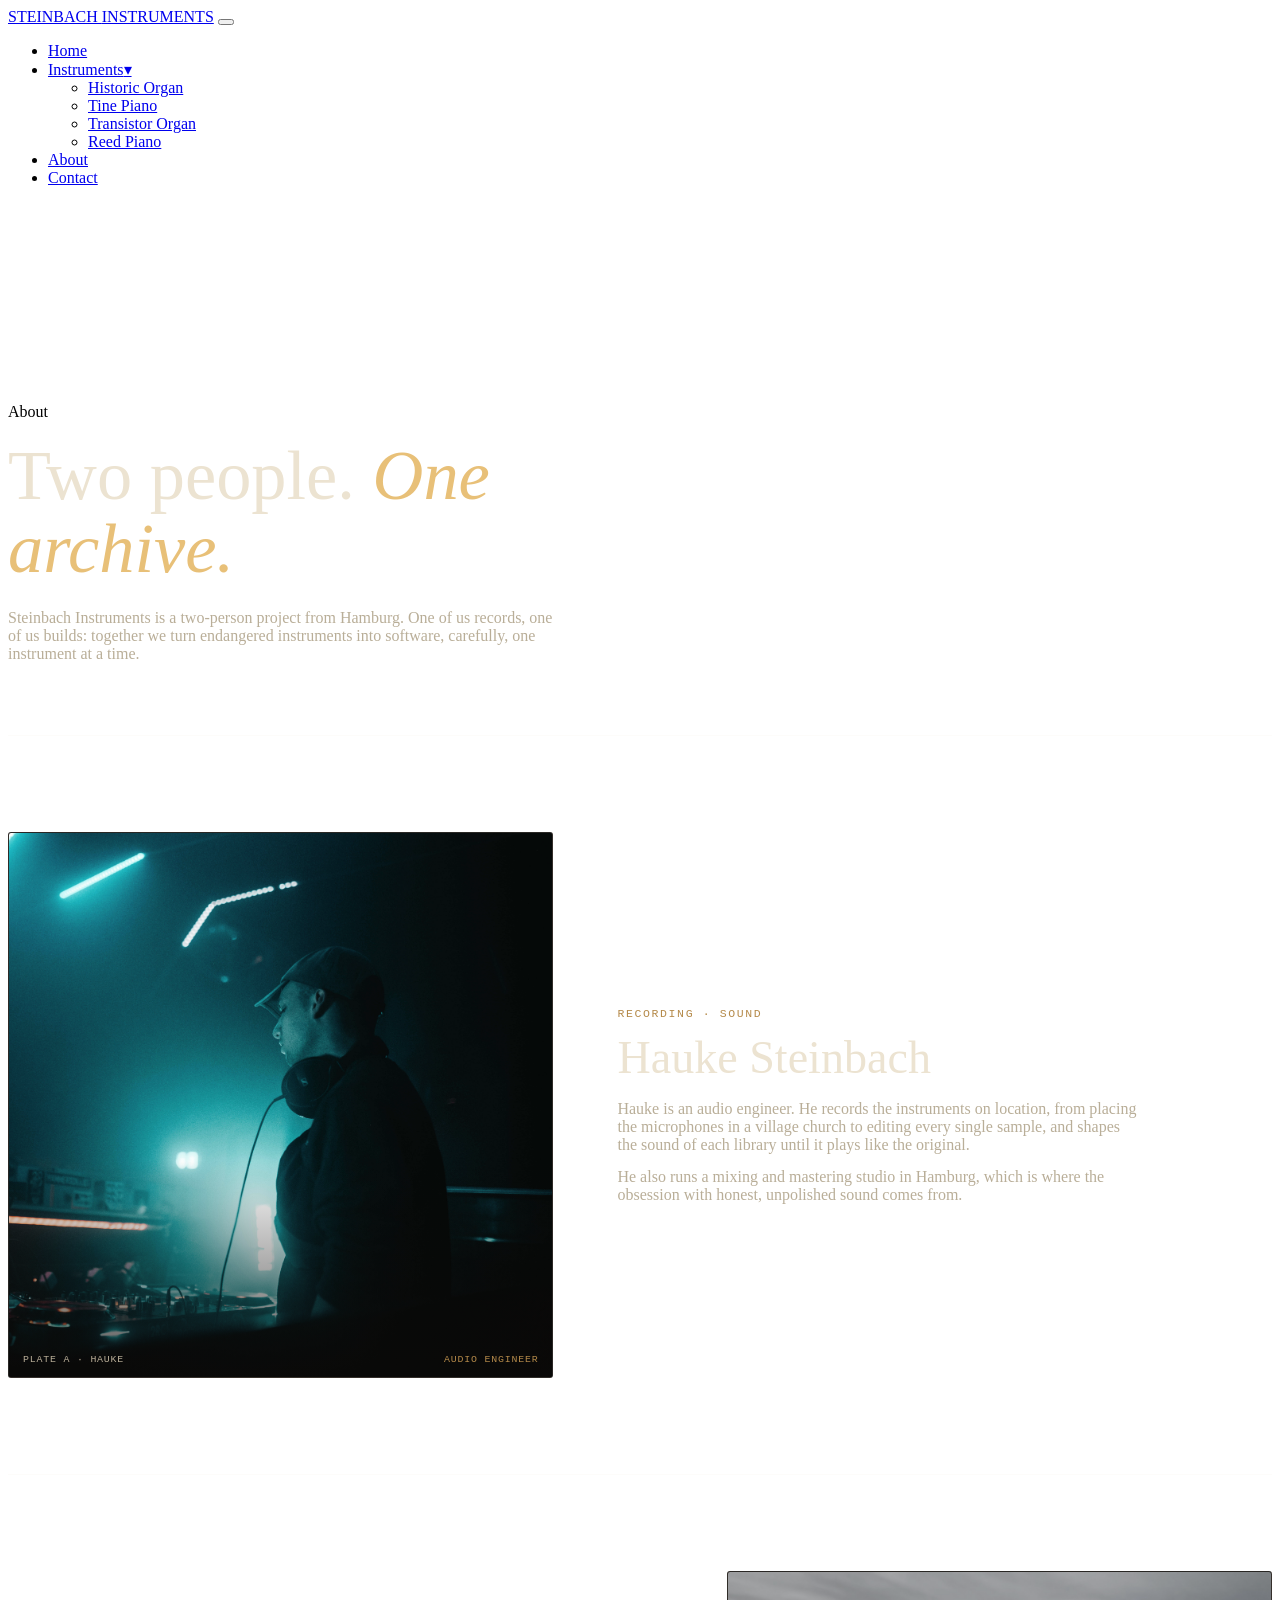
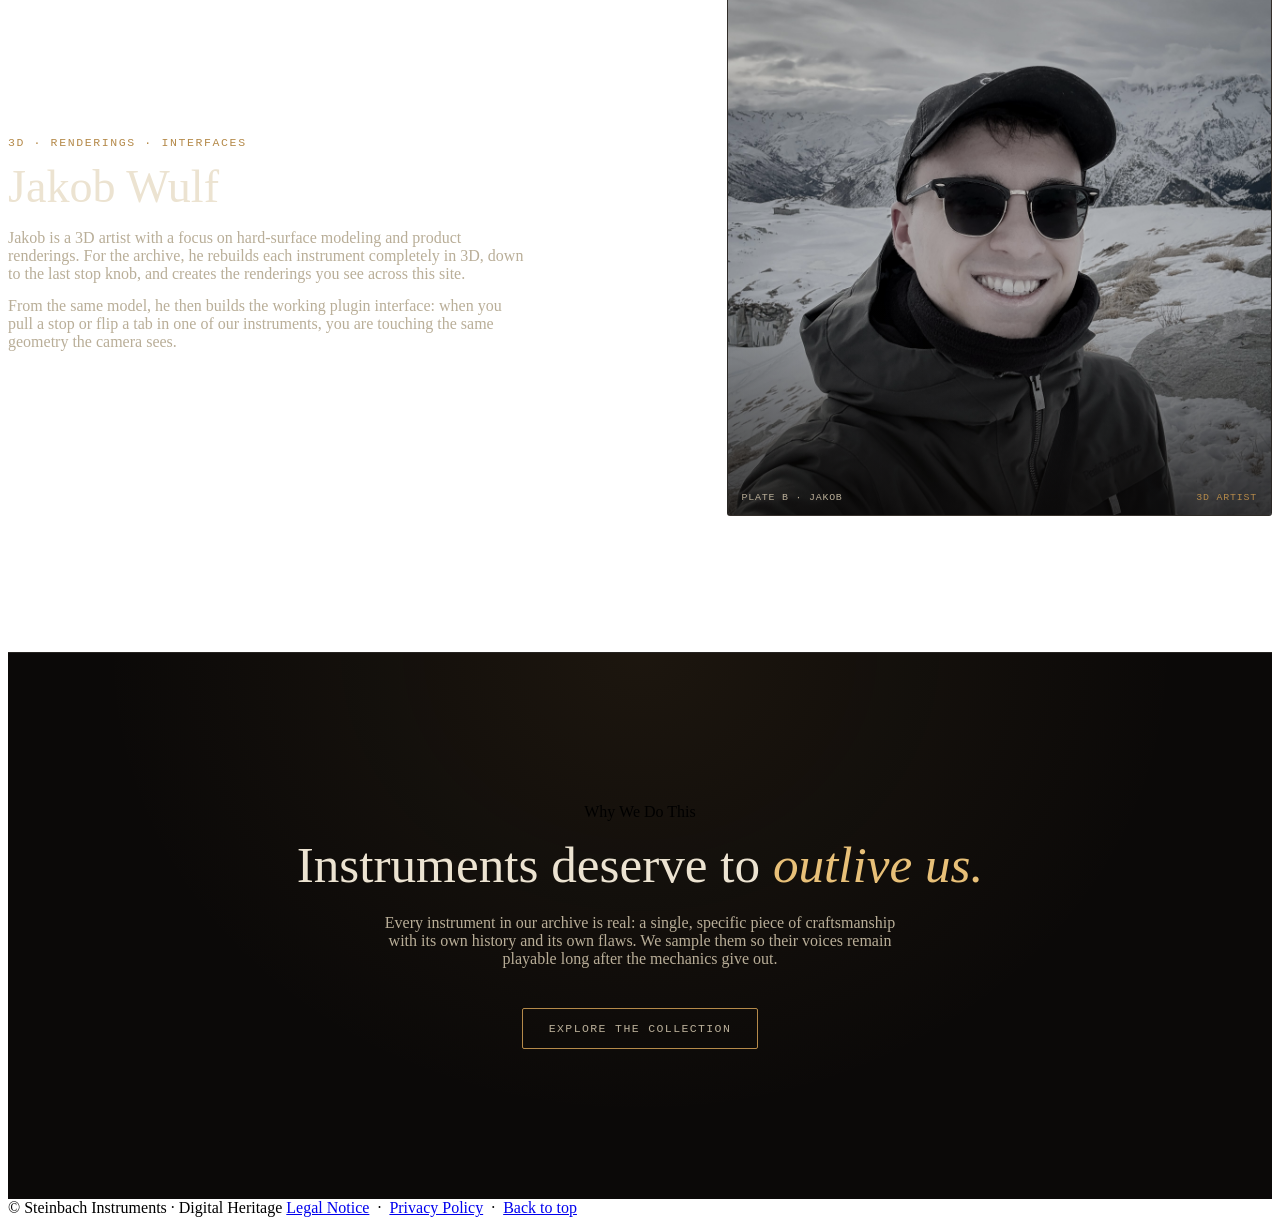
==== about.html @ 6344b09b "Add files via upload" ====
<!DOCTYPE html>
<html lang="en">
<head>
<meta charset="UTF-8" />
<meta name="viewport" content="width=device-width, initial-scale=1.0" />
<title>About · Steinbach Instruments</title>
<link rel="stylesheet" href="assets/css/fonts.css" />
<link rel="stylesheet" href="assets/css/styles.css" />
<style>
  :root{
    --void:#0b0908;
    --void-2:#141110;
    --void-3:#1b1614;
    --parchment:#ece3d1;
    --parchment-dim:#b9ae98;
    --parchment-faint:#83796a;
    --brass:#b58a4a;
    --brass-bright:#e8c078;
    --line: rgba(236,227,209,0.12);
    --line-strong: rgba(236,227,209,0.22);
    --font-display: 'Fraunces', serif;
    --font-body: 'Inter', sans-serif;
    --font-mono: 'IBM Plex Mono', monospace;
  }

  


  /* ---------- PAGE HEAD ---------- */
  .page-head{ padding:200px 0 72px; }
  .page-head h1{
    font-family:var(--font-display);
    font-weight:340;
    font-size:clamp(2.6rem, 5.5vw, 4.4rem);
    line-height:1.04;
    margin:18px 0 24px;
    color:var(--parchment);
    max-width:16ch;
  }
  .page-head h1 i{ color:var(--brass-bright); font-style:italic; font-weight:300; }
  .page-head p{
    max-width:560px;
    color:var(--parchment-dim);
    margin:0;
  }

  /* ---------- PERSON ENTRIES ---------- */
  .people{ padding-bottom:40px; }
  .person{
    display:grid;
    grid-template-columns:1fr 1.2fr;
    gap:clamp(32px, 5vw, 72px);
    align-items:center;
    padding:96px 0;
    border-top:1px solid var(--line);
  }
  .person:nth-of-type(even){ grid-template-columns:1.2fr 1fr; }
  .person:nth-of-type(even) .person-visual{ order:2; }
  .person-visual{
    position:relative;
    aspect-ratio:1 / 1;
    border-radius:3px;
    overflow:hidden;
    border:1px solid var(--line);
    background:
      radial-gradient(ellipse at 50% 42%, rgba(181,138,74,0.14), transparent 70%),
      linear-gradient(155deg, #1c1714, #0e0c0b 75%);
  }
  .person-visual img{
    position:absolute; inset:0;
    width:100%; height:100%;
    object-fit:cover;
    object-position:center 25%;
    filter:saturate(0.85);
  }
  .person-visual .visual-label{
    position:absolute; left:14px; bottom:12px; right:14px;
    z-index:2;
    display:flex; justify-content:space-between; gap:12px;
    font-family:var(--font-mono); font-size:0.62rem; letter-spacing:0.08em;
    text-transform:uppercase;
    color:var(--parchment-dim);
  }
  .person-visual .visual-label span:last-child{ color:var(--brass); }
  .person-visual::after{
    content:"";
    position:absolute; left:0; right:0; bottom:0; height:40%;
    background:linear-gradient(180deg, transparent, rgba(11,9,8,0.7));
    pointer-events:none;
  }

  .person-role{
    display:block;
    font-family:var(--font-mono);
    font-size:0.72rem;
    letter-spacing:0.14em;
    text-transform:uppercase;
    color:var(--brass);
    margin-bottom:14px;
  }
  .person-info h2{
    font-family:var(--font-display);
    font-weight:340;
    font-size:clamp(2rem, 3.6vw, 3rem);
    line-height:1.04;
    margin:0 0 18px;
    color:var(--parchment);
  }
  .person-info p{
    color:var(--parchment-dim);
    max-width:520px;
    margin:0 0 14px;
  }
  .person-info p:last-child{ margin-bottom:0; }

  @media (max-width:860px){
    .person, .person:nth-of-type(even){ grid-template-columns:1fr; gap:28px; padding:64px 0; }
    .person:nth-of-type(even) .person-visual{ order:0; }
    .person-visual{ min-height:320px; }
  }

  /* ---------- CLOSING ---------- */
  .closing{
    text-align:center;
    padding:150px 0;
    border-top:1px solid var(--line);
    background:
      radial-gradient(ellipse at 50% 0%, rgba(181,138,74,0.10), transparent 60%),
      var(--void);
  }
  .closing h2{
    font-family:var(--font-display); font-weight:340;
    font-size:clamp(2rem, 4.4vw, 3.2rem);
    margin:14px 0 20px;
    color:var(--parchment);
  }
  .closing h2 i{ color:var(--brass-bright); font-style:italic; font-weight:300; }
  .closing p{ color:var(--parchment-dim); max-width:520px; margin:0 auto 40px; }
  .btn{
    font-family:var(--font-mono);
    font-size:0.72rem;
    letter-spacing:0.12em;
    text-transform:uppercase;
    text-decoration:none;
    padding:13px 26px;
    border-radius:2px;
    border:1px solid var(--brass);
    color:var(--parchment-dim);
    transition:all 0.25s ease;
    cursor:pointer;
    background:none;
    display:inline-block;
  }
  .btn:hover{ border-color:var(--brass-bright); color:var(--brass-bright); }

  /* ---------- FOOTER ---------- */

  @media (max-width:720px){
    .page-head{ padding:140px 0 48px; }
    .closing{ padding:100px 0; }
  }
</style>
</head>
<body>

<div class="grain"></div>

<header class="nav" id="nav">
  <a href="index.html" class="nav-mark">STEINBACH <span>INSTRUMENTS</span></a>
  <button class="nav-toggle" id="nav-toggle" type="button" aria-expanded="false" aria-label="Menu">
    <span></span><span></span><span></span>
  </button>
  <ul class="nav-links">
    <li><a href="index.html">Home</a></li>
    <li class="nav-item-drop">
      <a href="instruments.html">Instruments<span class="caret">▾</span></a>
      <ul class="nav-drop-menu">
        <li><a href="historic-organ.html">Historic Organ</a></li>
        <li><a href="tine-piano.html">Tine Piano</a></li>
        <li><a href="transistor-organ.html">Transistor Organ</a></li>
        <li><a href="reed-piano.html">Reed Piano</a></li>
      </ul>
    </li>
    <li><a href="about.html" class="active">About</a></li>
    <li><a href="contact.html">Contact</a></li>
  </ul>
</header>

<main id="top">

  <section class="page-head">
    <div class="wrap">
      <div class="eyebrow reveal">About</div>
      <h1 class="reveal">Two people. <i>One archive.</i></h1>
      <p class="reveal">Steinbach Instruments is a two-person project from Hamburg. One of us records, one of us builds: together we turn endangered instruments into software, carefully, one instrument at a time.</p>
    </div>
  </section>

  <div class="people">
    <div class="wrap">

      <article class="person">
        <div class="person-visual reveal">
          <img src="assets/images/hauke.jpg" alt="Hauke Steinbach" />
          <div class="visual-label"><span>Plate A &middot; Hauke</span><span>Audio Engineer</span></div>
        </div>
        <div class="person-info reveal">
          <span class="person-role">Recording &middot; Sound</span>
          <h2>Hauke Steinbach</h2>
          <p>Hauke is an audio engineer. He records the instruments on location, from placing the microphones in a village church to editing every single sample, and shapes the sound of each library until it plays like the original.</p>
          <p>He also runs a mixing and mastering studio in Hamburg, which is where the obsession with honest, unpolished sound comes from.</p>
        </div>
      </article>

      <article class="person">
        <div class="person-visual reveal">
          <img src="assets/images/jakob.jpg?v=2" alt="Jakob Wulf" />
          <div class="visual-label"><span>Plate B &middot; Jakob</span><span>3D Artist</span></div>
        </div>
        <div class="person-info reveal">
          <span class="person-role">3D &middot; Renderings &middot; Interfaces</span>
          <h2>Jakob Wulf</h2>
          <p>Jakob is a 3D artist with a focus on hard-surface modeling and product renderings. For the archive, he rebuilds each instrument completely in 3D, down to the last stop knob, and creates the renderings you see across this site.</p>
          <p>From the same model, he then builds the working plugin interface: when you pull a stop or flip a tab in one of our instruments, you are touching the same geometry the camera sees.</p>
        </div>
      </article>

    </div>
  </div>

  <section class="closing">
    <div class="wrap">
      <div class="eyebrow reveal">Why We Do This</div>
      <h2 class="reveal">Instruments deserve to <i>outlive us.</i></h2>
      <p class="reveal">Every instrument in our archive is real: a single, specific piece of craftsmanship with its own history and its own flaws. We sample them so their voices remain playable long after the mechanics give out.</p>
      <a href="instruments.html" class="btn reveal">Explore the collection</a>
    </div>
  </section>

</main>

<footer class="footer">
  <div class="wrap">
    <div class="footer-bottom">
      <span>&copy; Steinbach Instruments &middot; Digital Heritage</span>
      <span><a href="impressum.html">Legal Notice</a> &nbsp;&middot;&nbsp; <a href="datenschutz.html">Privacy Policy</a> &nbsp;&middot;&nbsp; <a href="#top">Back to top</a></span>
    </div>
  </div>
</footer>

<script src="assets/js/main.js"></script>

</body>
</html>
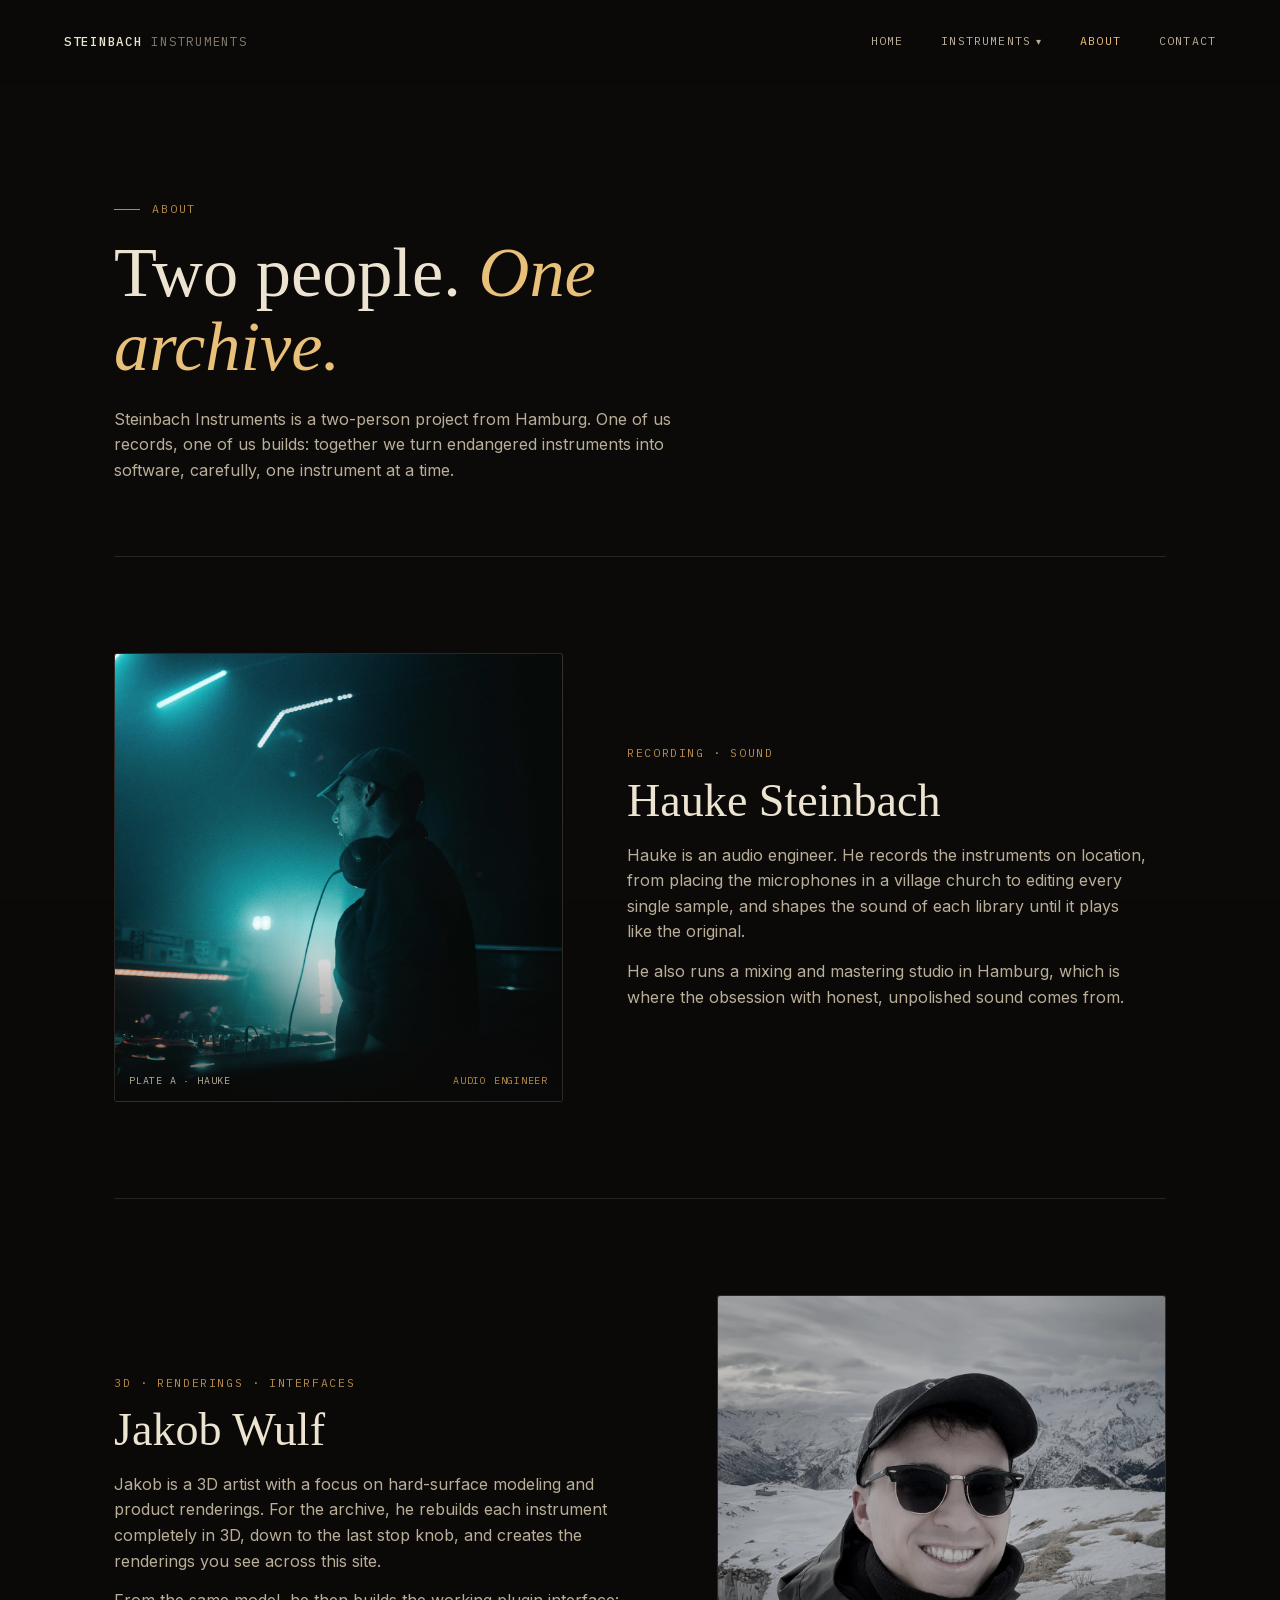
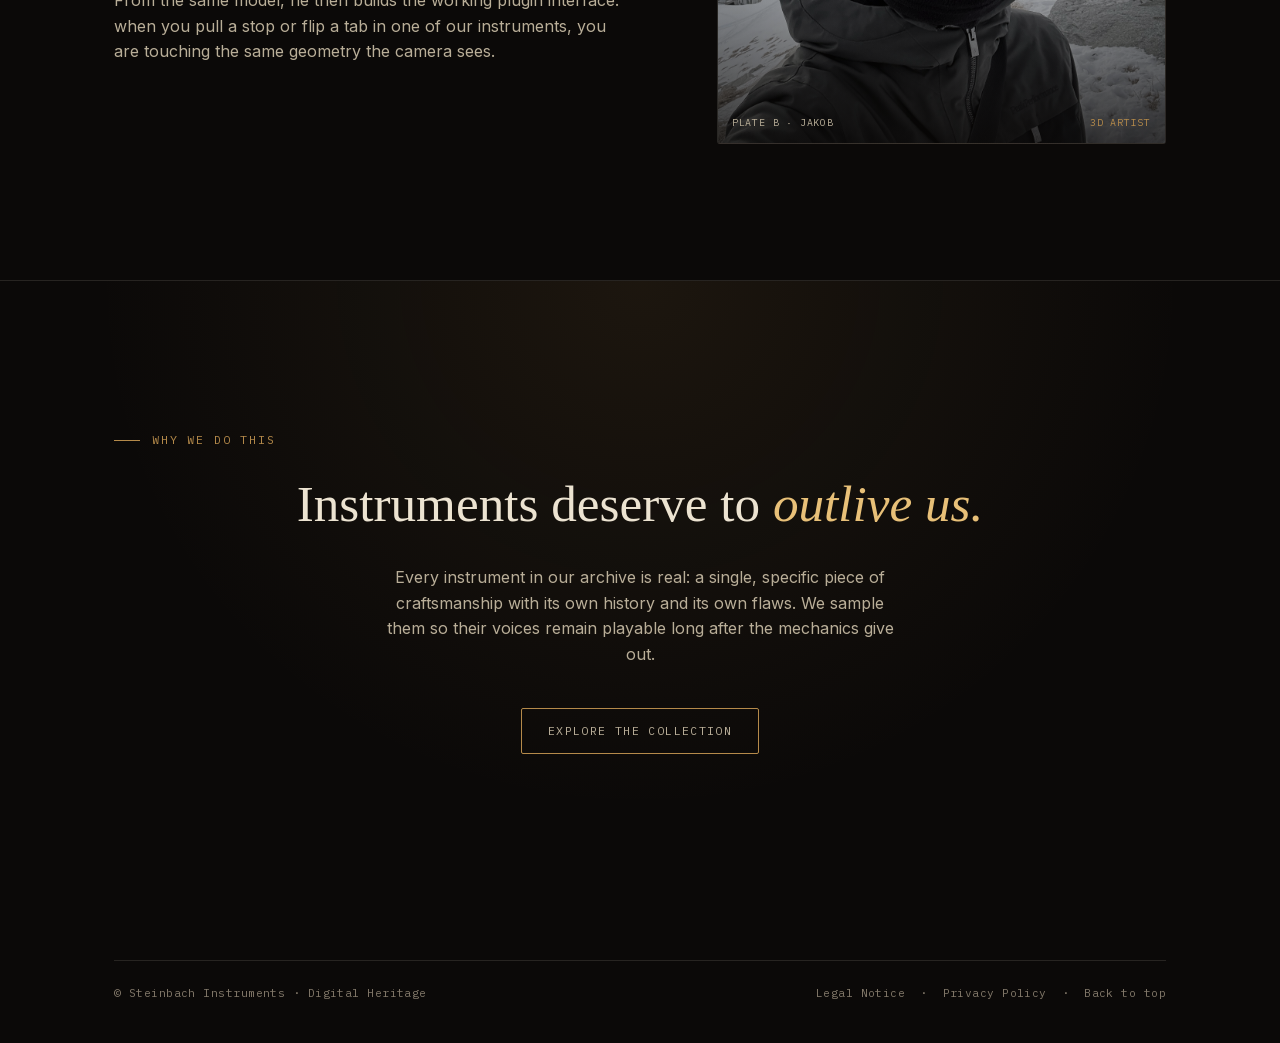
==== commit 2a2d53f3: "Merge 9a8d4b39d5306902170bd83a932d5522c861ca45 into 400c279a51b48028ea631b4a37f63c2497d19ca3" ====
--- a/about.html
+++ b/about.html
@@ -5,6 +5,9 @@
 <meta name="viewport" content="width=device-width, initial-scale=1.0" />
 <title>About · Steinbach Instruments</title>
 <link rel="stylesheet" href="assets/css/fonts.css" />
+<link rel="icon" href="assets/icons/favicon.svg" type="image/svg+xml" />
+<link rel="icon" href="assets/icons/favicon-32.png" sizes="32x32" type="image/png" />
+<link rel="apple-touch-icon" href="assets/icons/apple-touch-icon.png" />
 <link rel="stylesheet" href="assets/css/styles.css" />
 <style>
   :root{
--- a/assets/css/fonts.css
+++ b/assets/css/fonts.css
@@ -0,0 +1,110 @@
+/* ==========================================================================
+   Self-hosted webfonts (Fraunces, Inter, IBM Plex Mono).
+   Previously loaded from fonts.googleapis.com / fonts.gstatic.com — moved
+   here so no font request (and the visitor's IP) ever leaves the server,
+   for GDPR/DSGVO compliance. Files retrieved from Google Fonts and used
+   under the SIL Open Font License 1.1, see assets/fonts/*/OFL.txt.
+   Latin + Latin Extended subsets only (covers German/English content).
+   ========================================================================== */
+
+/* ---------- Fraunces (variable: weight 300–700, optical size 9–144) ---------- */
+@font-face {
+  font-family: 'Fraunces';
+  font-style: normal;
+  font-weight: 300 700;
+  font-display: swap;
+  src: url('../fonts/fraunces/fraunces-300-700-latin.woff2') format('woff2');
+  unicode-range: U+0000-00FF, U+0131, U+0152-0153, U+02BB-02BC, U+02C6, U+02DA, U+02DC, U+0304, U+0308, U+0329, U+2000-206F, U+20AC, U+2122, U+2191, U+2193, U+2212, U+2215, U+FEFF, U+FFFD;
+}
+@font-face {
+  font-family: 'Fraunces';
+  font-style: normal;
+  font-weight: 300 700;
+  font-display: swap;
+  src: url('../fonts/fraunces/fraunces-300-700-latin-ext.woff2') format('woff2');
+  unicode-range: U+0100-02BA, U+02BD-02C5, U+02C7-02CC, U+02CE-02D7, U+02DD-02FF, U+0304, U+0308, U+0329, U+1D00-1DBF, U+1E00-1E9F, U+1EF2-1EFF, U+2020, U+20A0-20AB, U+20AD-20C0, U+2113, U+2C60-2C7F, U+A720-A7FF;
+}
+
+/* ---------- Inter (variable file, pinned to the weights the site uses) ---------- */
+@font-face {
+  font-family: 'Inter';
+  font-style: normal;
+  font-weight: 400;
+  font-display: swap;
+  src: url('../fonts/inter/inter-latin.woff2') format('woff2');
+  unicode-range: U+0000-00FF, U+0131, U+0152-0153, U+02BB-02BC, U+02C6, U+02DA, U+02DC, U+0304, U+0308, U+0329, U+2000-206F, U+20AC, U+2122, U+2191, U+2193, U+2212, U+2215, U+FEFF, U+FFFD;
+}
+@font-face {
+  font-family: 'Inter';
+  font-style: normal;
+  font-weight: 400;
+  font-display: swap;
+  src: url('../fonts/inter/inter-latin-ext.woff2') format('woff2');
+  unicode-range: U+0100-02BA, U+02BD-02C5, U+02C7-02CC, U+02CE-02D7, U+02DD-02FF, U+0304, U+0308, U+0329, U+1D00-1DBF, U+1E00-1E9F, U+1EF2-1EFF, U+2020, U+20A0-20AB, U+20AD-20C0, U+2113, U+2C60-2C7F, U+A720-A7FF;
+}
+@font-face {
+  font-family: 'Inter';
+  font-style: normal;
+  font-weight: 500;
+  font-display: swap;
+  src: url('../fonts/inter/inter-latin.woff2') format('woff2');
+  unicode-range: U+0000-00FF, U+0131, U+0152-0153, U+02BB-02BC, U+02C6, U+02DA, U+02DC, U+0304, U+0308, U+0329, U+2000-206F, U+20AC, U+2122, U+2191, U+2193, U+2212, U+2215, U+FEFF, U+FFFD;
+}
+@font-face {
+  font-family: 'Inter';
+  font-style: normal;
+  font-weight: 500;
+  font-display: swap;
+  src: url('../fonts/inter/inter-latin-ext.woff2') format('woff2');
+  unicode-range: U+0100-02BA, U+02BD-02C5, U+02C7-02CC, U+02CE-02D7, U+02DD-02FF, U+0304, U+0308, U+0329, U+1D00-1DBF, U+1E00-1E9F, U+1EF2-1EFF, U+2020, U+20A0-20AB, U+20AD-20C0, U+2113, U+2C60-2C7F, U+A720-A7FF;
+}
+@font-face {
+  font-family: 'Inter';
+  font-style: normal;
+  font-weight: 600;
+  font-display: swap;
+  src: url('../fonts/inter/inter-latin.woff2') format('woff2');
+  unicode-range: U+0000-00FF, U+0131, U+0152-0153, U+02BB-02BC, U+02C6, U+02DA, U+02DC, U+0304, U+0308, U+0329, U+2000-206F, U+20AC, U+2122, U+2191, U+2193, U+2212, U+2215, U+FEFF, U+FFFD;
+}
+@font-face {
+  font-family: 'Inter';
+  font-style: normal;
+  font-weight: 600;
+  font-display: swap;
+  src: url('../fonts/inter/inter-latin-ext.woff2') format('woff2');
+  unicode-range: U+0100-02BA, U+02BD-02C5, U+02C7-02CC, U+02CE-02D7, U+02DD-02FF, U+0304, U+0308, U+0329, U+1D00-1DBF, U+1E00-1E9F, U+1EF2-1EFF, U+2020, U+20A0-20AB, U+20AD-20C0, U+2113, U+2C60-2C7F, U+A720-A7FF;
+}
+
+/* ---------- IBM Plex Mono ---------- */
+@font-face {
+  font-family: 'IBM Plex Mono';
+  font-style: normal;
+  font-weight: 400;
+  font-display: swap;
+  src: url('../fonts/ibm-plex-mono/ibm-plex-mono-400-latin.woff2') format('woff2');
+  unicode-range: U+0000-00FF, U+0131, U+0152-0153, U+02BB-02BC, U+02C6, U+02DA, U+02DC, U+0304, U+0308, U+0329, U+2000-206F, U+20AC, U+2122, U+2191, U+2193, U+2212, U+2215, U+FEFF, U+FFFD;
+}
+@font-face {
+  font-family: 'IBM Plex Mono';
+  font-style: normal;
+  font-weight: 400;
+  font-display: swap;
+  src: url('../fonts/ibm-plex-mono/ibm-plex-mono-400-latin-ext.woff2') format('woff2');
+  unicode-range: U+0100-02BA, U+02BD-02C5, U+02C7-02CC, U+02CE-02D7, U+02DD-02FF, U+0304, U+0308, U+0329, U+1D00-1DBF, U+1E00-1E9F, U+1EF2-1EFF, U+2020, U+20A0-20AB, U+20AD-20C0, U+2113, U+2C60-2C7F, U+A720-A7FF;
+}
+@font-face {
+  font-family: 'IBM Plex Mono';
+  font-style: normal;
+  font-weight: 500;
+  font-display: swap;
+  src: url('../fonts/ibm-plex-mono/ibm-plex-mono-500-latin.woff2') format('woff2');
+  unicode-range: U+0000-00FF, U+0131, U+0152-0153, U+02BB-02BC, U+02C6, U+02DA, U+02DC, U+0304, U+0308, U+0329, U+2000-206F, U+20AC, U+2122, U+2191, U+2193, U+2212, U+2215, U+FEFF, U+FFFD;
+}
+@font-face {
+  font-family: 'IBM Plex Mono';
+  font-style: normal;
+  font-weight: 500;
+  font-display: swap;
+  src: url('../fonts/ibm-plex-mono/ibm-plex-mono-500-latin-ext.woff2') format('woff2');
+  unicode-range: U+0100-02BA, U+02BD-02C5, U+02C7-02CC, U+02CE-02D7, U+02DD-02FF, U+0304, U+0308, U+0329, U+1D00-1DBF, U+1E00-1E9F, U+1EF2-1EFF, U+2020, U+20A0-20AB, U+20AD-20C0, U+2113, U+2C60-2C7F, U+A720-A7FF;
+}
--- a/assets/css/styles.css
+++ b/assets/css/styles.css
@@ -0,0 +1,338 @@
+/* ==========================================================================
+   Steinbach Instruments — global stylesheet
+   Loaded on every page before the page's own inline <style> block, which
+   layers on page-specific sections. This file owns the shared chrome:
+   reset, typography defaults, nav, footer, buttons, and layout primitives.
+   ========================================================================== */
+
+:root{
+  --void:#0b0908;
+  --void-2:#141110;
+  --void-3:#1b1614;
+  --parchment:#ece3d1;
+  --parchment-dim:#b9ae98;
+  --parchment-faint:#83796a;
+  --brass:#b58a4a;
+  --brass-bright:#e8c078;
+  --line: rgba(236,227,209,0.12);
+  --line-strong: rgba(236,227,209,0.22);
+  --font-display: 'Fraunces', serif;
+  --font-body: 'Inter', sans-serif;
+  --font-mono: 'IBM Plex Mono', monospace;
+  --nav-h: 84px;
+}
+
+/* ---------- RESET ---------- */
+*, *::before, *::after{ box-sizing:border-box; }
+html{ scroll-behavior:smooth; }
+@media (prefers-reduced-motion: reduce){
+  html{ scroll-behavior:auto; }
+}
+body{
+  margin:0;
+  background:var(--void);
+  color:var(--parchment);
+  font-family:var(--font-body);
+  font-size:16px;
+  line-height:1.6;
+  -webkit-font-smoothing:antialiased;
+  -moz-osx-font-smoothing:grayscale;
+}
+img{ max-width:100%; display:block; }
+a{ color:inherit; }
+ul{ margin:0; padding:0; list-style:none; }
+h1, h2, h3, h4, p{ margin:0; }
+button{ font:inherit; color:inherit; }
+
+/* ---------- LAYOUT PRIMITIVES ---------- */
+.wrap{
+  max-width:1180px;
+  margin:0 auto;
+  padding:0 clamp(20px, 5vw, 64px);
+}
+.eyebrow{
+  display:flex;
+  align-items:center;
+  gap:12px;
+  font-family:var(--font-mono);
+  font-size:0.72rem;
+  letter-spacing:0.16em;
+  text-transform:uppercase;
+  color:var(--brass);
+}
+.eyebrow::before{
+  content:"";
+  width:26px; height:1px;
+  background:var(--brass);
+}
+
+/* ---------- GRAIN OVERLAY ---------- */
+.grain{
+  position:fixed; inset:0;
+  z-index:9000;
+  pointer-events:none;
+  opacity:0.035;
+  mix-blend-mode:overlay;
+  background-image:url("[data-uri]");
+  background-size:200px 200px;
+}
+
+/* ---------- SCROLL REVEAL ----------
+   .reveal elements fade/rise into place via a .in-view class toggled by
+   assets/js/main.js on IntersectionObserver. Kept to opacity/transform only
+   and at this exact timing so pages that layer extra transitions onto
+   .reveal elements (e.g. .collection-exhibit) can extend the list safely. */
+.reveal{
+  opacity:0;
+  transform:translateY(28px);
+  transition:opacity 0.8s ease, transform 0.8s ease;
+}
+.reveal.in-view{
+  opacity:1;
+  transform:none;
+}
+@media (prefers-reduced-motion: reduce){
+  .reveal{ opacity:1; transform:none; transition:none; }
+}
+
+/* ---------- BUTTONS (shared fallback; pages may extend) ---------- */
+.btn{
+  font-family:var(--font-mono);
+  font-size:0.75rem;
+  letter-spacing:0.12em;
+  text-transform:uppercase;
+  text-decoration:none;
+  padding:15px 30px;
+  border-radius:2px;
+  border:1px solid var(--brass);
+  transition:all 0.25s ease;
+  cursor:pointer;
+  background:none;
+  display:inline-block;
+}
+.btn-fill{
+  background:linear-gradient(180deg, var(--brass-bright), var(--brass));
+  color:var(--void);
+  border-color:transparent;
+}
+.btn-fill:hover{ filter:brightness(1.12); transform:translateY(-1px); }
+.btn-ghost{ color:var(--parchment-dim); }
+.btn-ghost:hover{ border-color:var(--brass-bright); color:var(--brass-bright); }
+
+/* ---------- NAV ---------- */
+.nav{
+  position:fixed; top:0; left:0; right:0;
+  z-index:1000;
+  display:flex;
+  align-items:center;
+  justify-content:space-between;
+  height:var(--nav-h);
+  padding:0 clamp(20px, 5vw, 64px);
+  background:rgba(11,9,8,0.7);
+  backdrop-filter:blur(14px) saturate(140%);
+  -webkit-backdrop-filter:blur(14px) saturate(140%);
+  border-bottom:1px solid transparent;
+  transition:background 0.3s ease, border-color 0.3s ease, height 0.3s ease;
+}
+.nav.is-scrolled{
+  height:64px;
+  background:rgba(11,9,8,0.92);
+  border-bottom-color:var(--line);
+}
+.nav-mark{
+  font-family:var(--font-mono);
+  font-size:0.78rem;
+  font-weight:500;
+  letter-spacing:0.14em;
+  text-transform:uppercase;
+  color:var(--parchment);
+  text-decoration:none;
+  white-space:nowrap;
+}
+.nav-mark span{ color:var(--parchment-faint); font-weight:400; }
+
+.nav-links{
+  display:flex;
+  align-items:center;
+  gap:38px;
+  font-family:var(--font-mono);
+  font-size:0.72rem;
+  letter-spacing:0.1em;
+  text-transform:uppercase;
+}
+.nav-links > li > a{
+  display:inline-flex;
+  align-items:center;
+  gap:5px;
+  padding:8px 0;
+  color:var(--parchment-dim);
+  text-decoration:none;
+  transition:color 0.2s ease;
+}
+.nav-links > li > a:hover,
+.nav-links > li > a.active,
+.nav-links > li > a.current{
+  color:var(--brass-bright);
+}
+.caret{
+  font-size:0.6rem;
+  line-height:1;
+  transition:transform 0.2s ease;
+}
+.nav-item-drop{ position:relative; }
+.nav-item-drop:hover .caret,
+.nav-item-drop.is-open .caret{ transform:rotate(180deg); }
+
+.nav-drop-menu{
+  position:absolute;
+  top:calc(100% + 16px);
+  left:50%;
+  transform:translateX(-50%) translateY(-6px);
+  min-width:200px;
+  background:var(--void-2);
+  border:1px solid var(--line);
+  border-radius:4px;
+  padding:8px;
+  opacity:0;
+  visibility:hidden;
+  transition:opacity 0.2s ease, transform 0.2s ease, visibility 0.2s ease;
+  box-shadow:0 20px 40px rgba(0,0,0,0.4);
+}
+.nav-item-drop:hover .nav-drop-menu,
+.nav-item-drop:focus-within .nav-drop-menu,
+.nav-item-drop.is-open .nav-drop-menu{
+  opacity:1;
+  visibility:visible;
+  transform:translateX(-50%) translateY(0);
+}
+.nav-drop-menu li a{
+  display:block;
+  padding:10px 14px;
+  border-radius:3px;
+  font-size:0.72rem;
+  letter-spacing:0.08em;
+  white-space:nowrap;
+  color:var(--parchment-dim);
+  text-decoration:none;
+  transition:background 0.2s ease, color 0.2s ease;
+}
+.nav-drop-menu li a:hover,
+.nav-drop-menu li a.current{
+  background:var(--void-3);
+  color:var(--brass-bright);
+}
+
+.nav-toggle{
+  display:none;
+  flex-direction:column;
+  justify-content:center;
+  align-items:flex-end;
+  gap:5px;
+  width:36px; height:36px;
+  padding:0;
+  background:none;
+  border:none;
+  cursor:pointer;
+  z-index:1100;
+}
+.nav-toggle span{
+  display:block;
+  width:100%; height:1px;
+  background:var(--parchment);
+  transition:transform 0.25s ease, opacity 0.25s ease, width 0.25s ease;
+}
+.nav-toggle.is-open span:nth-child(1){ transform:translateY(6px) rotate(45deg); width:100%; }
+.nav-toggle.is-open span:nth-child(2){ opacity:0; }
+.nav-toggle.is-open span:nth-child(3){ transform:translateY(-6px) rotate(-45deg); width:100%; }
+
+@media (max-width:900px){
+  .nav-toggle{ display:flex; }
+
+  .nav-links{
+    position:fixed;
+    top:0; right:0; bottom:0;
+    height:100svh;
+    width:min(320px, 84vw);
+    flex-direction:column;
+    align-items:flex-start;
+    justify-content:flex-start;
+    gap:2px;
+    background:var(--void-2);
+    border-left:1px solid var(--line);
+    padding:calc(var(--nav-h) + 24px) 32px 40px;
+    overflow-y:auto;
+    transform:translateX(100%);
+    transition:transform 0.35s cubic-bezier(0.4,0,0.2,1);
+  }
+  .nav-links.is-open{ transform:translateX(0); }
+  .nav-links > li{ width:100%; }
+  .nav-links > li > a{
+    width:100%;
+    justify-content:space-between;
+    padding:16px 0;
+    font-size:0.85rem;
+    border-bottom:1px solid var(--line);
+  }
+  .nav-drop-menu{
+    position:static;
+    transform:none;
+    opacity:1; visibility:visible;
+    display:none;
+    background:none;
+    border:none;
+    box-shadow:none;
+    padding:4px 0 4px 16px;
+  }
+  .nav-item-drop.is-open .nav-drop-menu,
+  .nav-item-drop:hover .nav-drop-menu,
+  .nav-item-drop:focus-within .nav-drop-menu{
+    transform:none;
+  }
+  .nav-item-drop.is-open .nav-drop-menu{ display:block; }
+  .nav-drop-menu li a{ padding:12px 0; white-space:normal; }
+}
+
+.nav-scrim{
+  position:fixed; inset:0;
+  z-index:999;
+  background:rgba(11,9,8,0.5);
+  opacity:0;
+  visibility:hidden;
+  transition:opacity 0.3s ease, visibility 0.3s ease;
+}
+.nav-scrim.is-open{ opacity:1; visibility:visible; }
+@media (min-width:901px){
+  .nav-scrim{ display:none; }
+}
+
+body.nav-locked{ overflow:hidden; }
+
+/* ---------- FOOTER ---------- */
+.footer{
+  padding:56px 0 40px;
+}
+.footer-disclaimer{
+  max-width:760px;
+  margin:0 0 28px;
+  font-size:0.78rem;
+  line-height:1.6;
+  color:var(--parchment-faint);
+}
+.footer-bottom{
+  display:flex;
+  flex-wrap:wrap;
+  justify-content:space-between;
+  gap:12px 24px;
+  padding-top:24px;
+  border-top:1px solid var(--line);
+  font-family:var(--font-mono);
+  font-size:0.7rem;
+  letter-spacing:0.04em;
+  color:var(--parchment-faint);
+}
+.footer-bottom a{ color:var(--parchment-faint); text-decoration:none; }
+.footer-bottom a:hover{ color:var(--brass-bright); }
+
+@media (max-width:640px){
+  .footer-bottom{ flex-direction:column; gap:10px; }
+}
